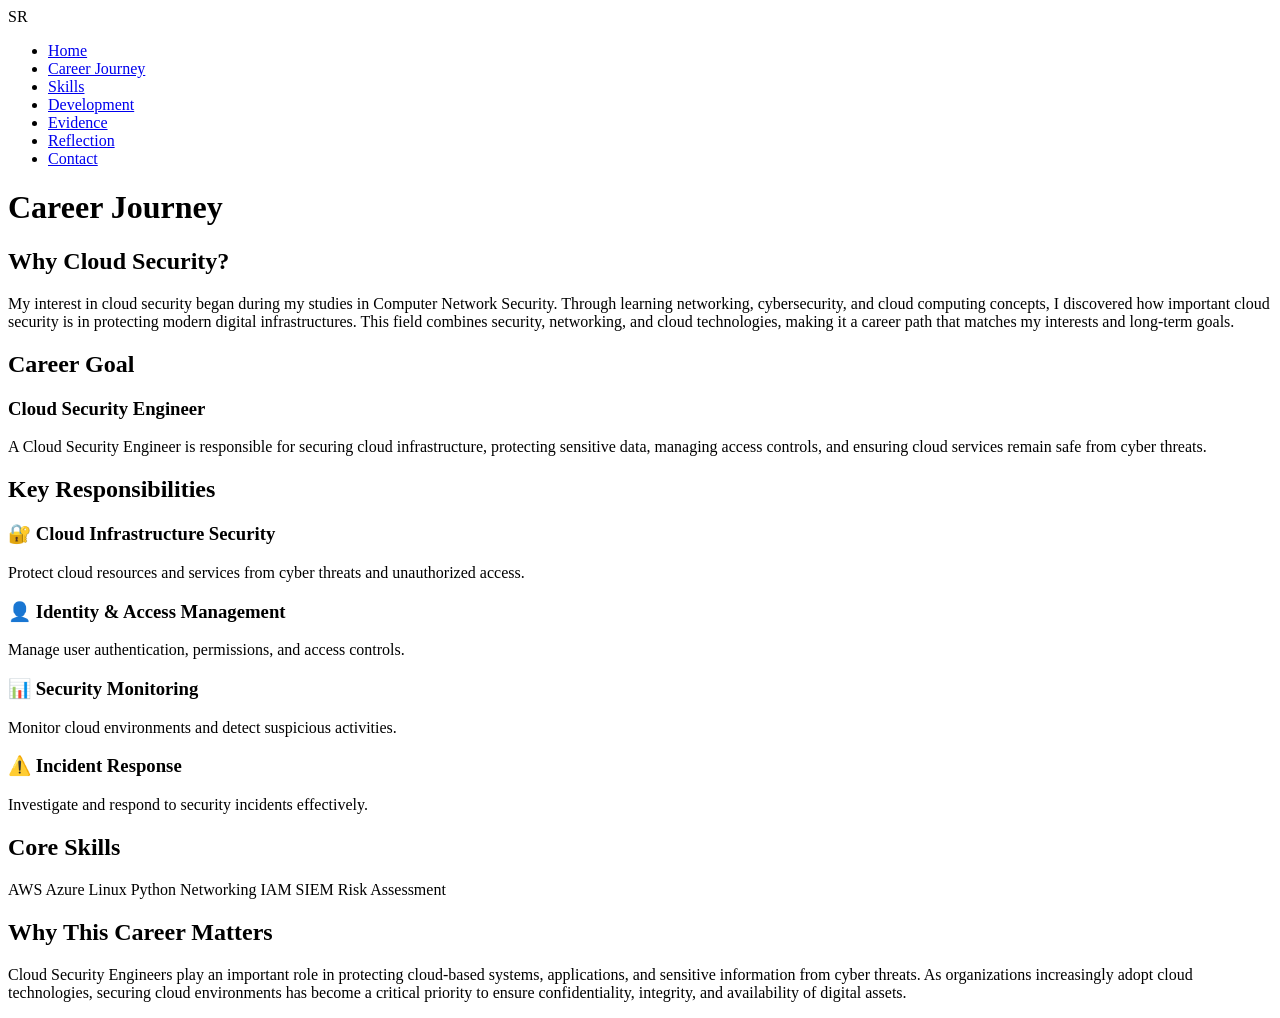
==== career.html @ fb7181ec "Add files via upload Upload portfolio website" ====
<!DOCTYPE html>
<html lang="en">

<head>
    <meta charset="UTF-8">
    <meta name="viewport" content="width=device-width, initial-scale=1.0">
    <title>Career Journey</title>

    <link rel="stylesheet" href="css/style.css">

    <link href="https://fonts.googleapis.com/css2?family=Poppins:wght@300;400;600;700&display=swap" rel="stylesheet">
</head>

<body>

<nav>

    <div class="logo">SR</div>

    <ul>
        <li><a href="index.html">Home</a></li>
        <li><a href="career.html">Career Journey</a></li>
        <li><a href="skills.html">Skills</a></li>
        <li><a href="development.html">Development</a></li>
        <li><a href="evidence.html">Evidence</a></li>
        <li><a href="reflection.html">Reflection</a></li>
        <li><a href="contact.html">Contact</a></li>
    </ul>

</nav>

<div class="page-container">

    <h1>Career Journey</h1>

    <h2>Why Cloud Security?</h2>

    <p>
        My interest in cloud security began during my studies in Computer Network Security. Through learning networking, cybersecurity, and cloud computing concepts, I discovered how important cloud security is in protecting modern digital infrastructures. This field combines security, networking, and cloud technologies, making it a career path that matches my interests and long-term goals.
    </p>

    <h2>Career Goal</h2>

    <div class="career-card">
        <h3>Cloud Security Engineer</h3>

        <p>
            A Cloud Security Engineer is responsible for securing cloud infrastructure, protecting sensitive data, managing access controls, and ensuring cloud services remain safe from cyber threats.
        </p>
    </div>
<h2>Key Responsibilities</h2>

<div class="card-grid">

    <div class="responsibility-card">
        <h3>🔐 Cloud Infrastructure Security</h3>
        <p>Protect cloud resources and services from cyber threats and unauthorized access.</p>
    </div>

    <div class="responsibility-card">
        <h3>👤 Identity & Access Management</h3>
        <p>Manage user authentication, permissions, and access controls.</p>
    </div>

    <div class="responsibility-card">
        <h3>📊 Security Monitoring</h3>
        <p>Monitor cloud environments and detect suspicious activities.</p>
    </div>

    <div class="responsibility-card">
        <h3>⚠️ Incident Response</h3>
        <p>Investigate and respond to security incidents effectively.</p>
    </div>

</div>

<h2>Core Skills</h2>

<div class="skills-tags">

    <span>AWS</span>
    <span>Azure</span>
    <span>Linux</span>
    <span>Python</span>
    <span>Networking</span>
    <span>IAM</span>
    <span>SIEM</span>
    <span>Risk Assessment</span>

</div>

<h2>Why This Career Matters</h2>

<div class="career-card">

<p>
Cloud Security Engineers play an important role in protecting cloud-based systems, applications, and sensitive information from cyber threats. As organizations increasingly adopt cloud technologies, securing cloud environments has become a critical priority to ensure confidentiality, integrity, and availability of digital assets.
</p>

</div>

</div>

</body>
</html>
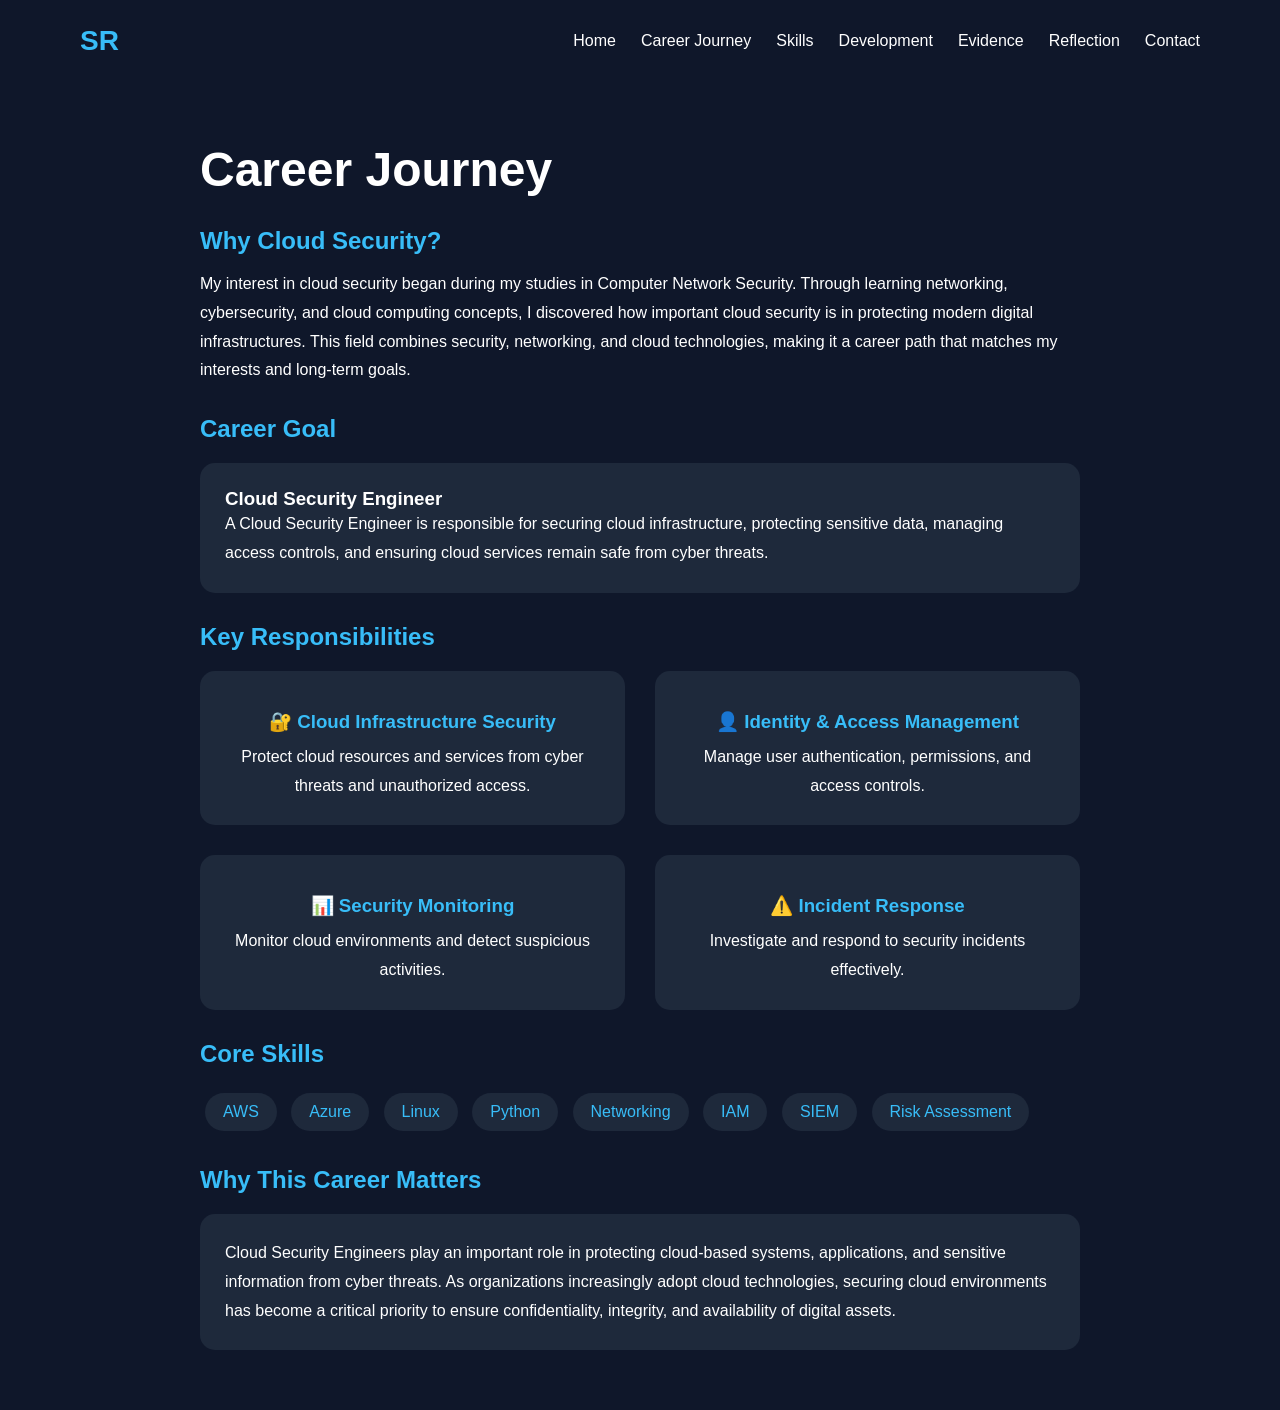
==== commit a81d85f4: "Update career.html" ====
--- a/career.html
+++ b/career.html
@@ -6,7 +6,7 @@
     <meta name="viewport" content="width=device-width, initial-scale=1.0">
     <title>Career Journey</title>
 
-    <link rel="stylesheet" href="css/style.css">
+    <link rel="stylesheet" href="style.css">
 
     <link href="https://fonts.googleapis.com/css2?family=Poppins:wght@300;400;600;700&display=swap" rel="stylesheet">
 </head>
@@ -102,4 +102,4 @@
 </div>
 
 </body>
-</html>+</html>
--- a/style.css
+++ b/style.css
@@ -0,0 +1,372 @@
+*{
+    margin:0;
+    padding:0;
+    box-sizing:border-box;
+    font-family:'Poppins',sans-serif;
+}
+
+body{
+    background:#0f172a;
+    color:white;
+}
+
+.hero{
+    min-height:100vh;
+    display:flex;
+    justify-content:center;
+    align-items:center;
+    gap:80px;
+    padding:50px;
+}
+
+.hero-image img{
+    width:350px;
+    height:450px;
+    object-fit:cover;
+    border-radius:20px;
+}
+
+.hero-content{
+    max-width:550px;
+}
+
+.hero-content h1{
+    font-size:52px;
+    line-height:1.2;
+    margin-bottom:10px;
+}
+
+.hero-content h2{
+    color:#38bdf8;
+    margin-bottom:20px;
+}
+
+.hero-content p{
+    line-height:1.8;
+    margin-bottom:30px;
+}
+
+.button{
+    padding:12px 25px;
+    border:none;
+    border-radius:8px;
+    background:#38bdf8;
+    color:white;
+    cursor:pointer;
+    margin-right:10px;
+    display:inline-block;
+    text-decoration: none;
+}
+
+.outline{
+    background:transparent;
+    border:2px solid #38bdf8;
+}
+
+nav{
+    display:flex;
+    justify-content:space-between;
+    align-items:center;
+    padding:25px 80px;
+}
+
+.logo{
+    font-size:28px;
+    font-weight:700;
+    color:#38bdf8;
+}
+
+nav ul{
+    display:flex;
+    gap:25px;
+    list-style:none;
+}
+
+nav a{
+    text-decoration:none;
+    color:white;
+    transition:0.3s;
+}
+
+nav a:hover{
+    color:#38bdf8;
+}
+
+.page-container{
+    max-width:1000px;
+    margin:auto;
+    padding:60px;
+}
+
+.page-container h1{
+    font-size:48px;
+    margin-bottom:30px;
+}
+
+.page-container h2{
+    color:#38bdf8;
+    margin-top:30px;
+    margin-bottom:15px;
+}
+
+.page-container p{
+    line-height:1.8;
+}
+
+.career-card{
+    background:#1e293b;
+    padding:25px;
+    border-radius:15px;
+    margin-top:20px;
+}
+
+.section-title{
+    text-align:center;
+    margin-bottom:30px;
+}
+
+.section-subtitle{
+    text-align:center;
+    margin:40px 0 20px;
+    color:#00cfff;
+}
+
+.card-grid{
+    display:grid;
+    grid-template-columns:repeat(2,1fr);
+    gap:20px;
+    margin-top:20px;
+}
+
+.responsibility-card{
+    background:#1e293b;
+    padding:25px;
+    border-radius:15px;
+}
+
+.responsibility-card h3{
+    margin-bottom:10px;
+    color:#38bdf8;
+}
+
+.skills-tags{
+    margin-top:20px;
+}
+
+.skills-tags span{
+    display:inline-block;
+    background:#1e293b;
+    color:#38bdf8;
+    padding:10px 18px;
+    border-radius:30px;
+    margin:5px;
+}
+
+.skill-header{
+    display:flex;
+    justify-content:space-between;
+    align-items:center;
+    margin-bottom:8px;
+    font-weight:600;
+}
+
+.progress{
+    width:100%;
+    height:15px;
+    background:#1e293b;
+    border-radius:20px;
+    margin-bottom:25px;
+}
+
+.fill{
+    height:100%;
+    background:#38bdf8;
+    border-radius:20px;
+}
+
+.fill80{
+    width:80%;
+}
+
+.fill75{
+    width:75%;
+}
+
+.fill60{
+    width:60%;
+}
+
+.fill50{
+    width:50%;
+}
+
+.progress{
+    width:100%;
+    height:15px;
+    background:#1e293b;
+    border-radius:20px;
+    margin-bottom:25px;
+}
+
+.fill{
+    height:100%;
+    background:#38bdf8;
+    border-radius:20px;
+}
+
+.fill80{
+    width:80%;
+}
+
+.fill75{
+    width:75%;
+}
+
+.fill60{
+    width:60%;
+}
+
+.fill50{
+    width:50%;
+}
+
+.roadmap{
+    margin-top:30px;
+}
+
+.roadmap-item{
+    background:#1e293b;
+    padding:20px;
+    border-left:5px solid #38bdf8;
+    border-radius:10px;
+    margin-bottom:20px;
+}
+
+.roadmap-item h3{
+    color:#38bdf8;
+    margin-bottom:10px;
+}
+
+.contact-section{
+    width: 80%;
+    margin: 100px auto;
+    text-align: center;
+}
+
+.contact-section h1{
+    font-size: 55px;
+    color: white;
+    margin-bottom: 15px;
+}
+
+.contact-subtitle{
+    color: #bdbdbd;
+    margin-bottom: 50px;
+}
+
+.contact-grid{
+    display: grid;
+    grid-template-columns: repeat(2, 1fr);
+    gap: 25px;
+}
+
+.contact-card{
+    background: #1f2937;
+    padding: 40px 25px;
+    border-radius: 20px;
+    transition: 0.3s;
+    border: 1px solid rgba(0, 207, 255, 0.2);
+}
+
+.contact-card:hover{
+    transform: translateY(-5px);
+    border-color: #00cfff;
+}
+
+.contact-card h3{
+    color: #00cfff;
+    font-size: 24px;
+    margin-bottom: 15px;
+}
+
+.contact-card p{
+    color: white;
+    font-size: 18px;
+}
+
+.contact-card a{
+    color: white;
+    text-decoration: none;
+}
+
+.contact-card a:hover{
+    color: #38bdf8;
+}
+
+.contact-section h1::after{
+    content:'';
+    display:block;
+    width:100px;
+    height:4px;
+    background:#00cfff;
+    margin:auto;
+    border-radius:10px;
+}
+
+.card-grid{
+    display:grid;
+    grid-template-columns:repeat(2,1fr);
+    justify-content:center;
+    gap:30px;
+}
+
+.responsibility-card img{
+    width: 500px;
+    max-height: auto;
+    object-fit: contain;
+    border-radius: 10px;
+
+    display: block;
+    margin-left: auto;
+    margin-right: auto;
+
+    margin-bottom: 15px;
+    border: 2px solid #38bdf8;
+}
+
+.responsibility-card h3{
+    margin-top: 15px;
+}
+
+.responsibility-card{
+    text-align: center;
+}
+
+
+.section-title{
+    text-align: center;
+    margin-bottom: 20px;
+}
+
+.section-subtitle{
+    text-align: center;
+    margin: 40px 0 25px;
+    color: #00cfff;
+}
+
+.company-logo{
+    width:100%;
+    max-width: 700px;
+    height:auto;
+    display:block;
+    margin:0 auto 20px;
+}
+
+.cert-logo{
+    width:150px;
+    height:150px;
+    object-fit:contain;
+    display:block;
+    margin:0 auto 15px;
+    border:none !important;
+}
